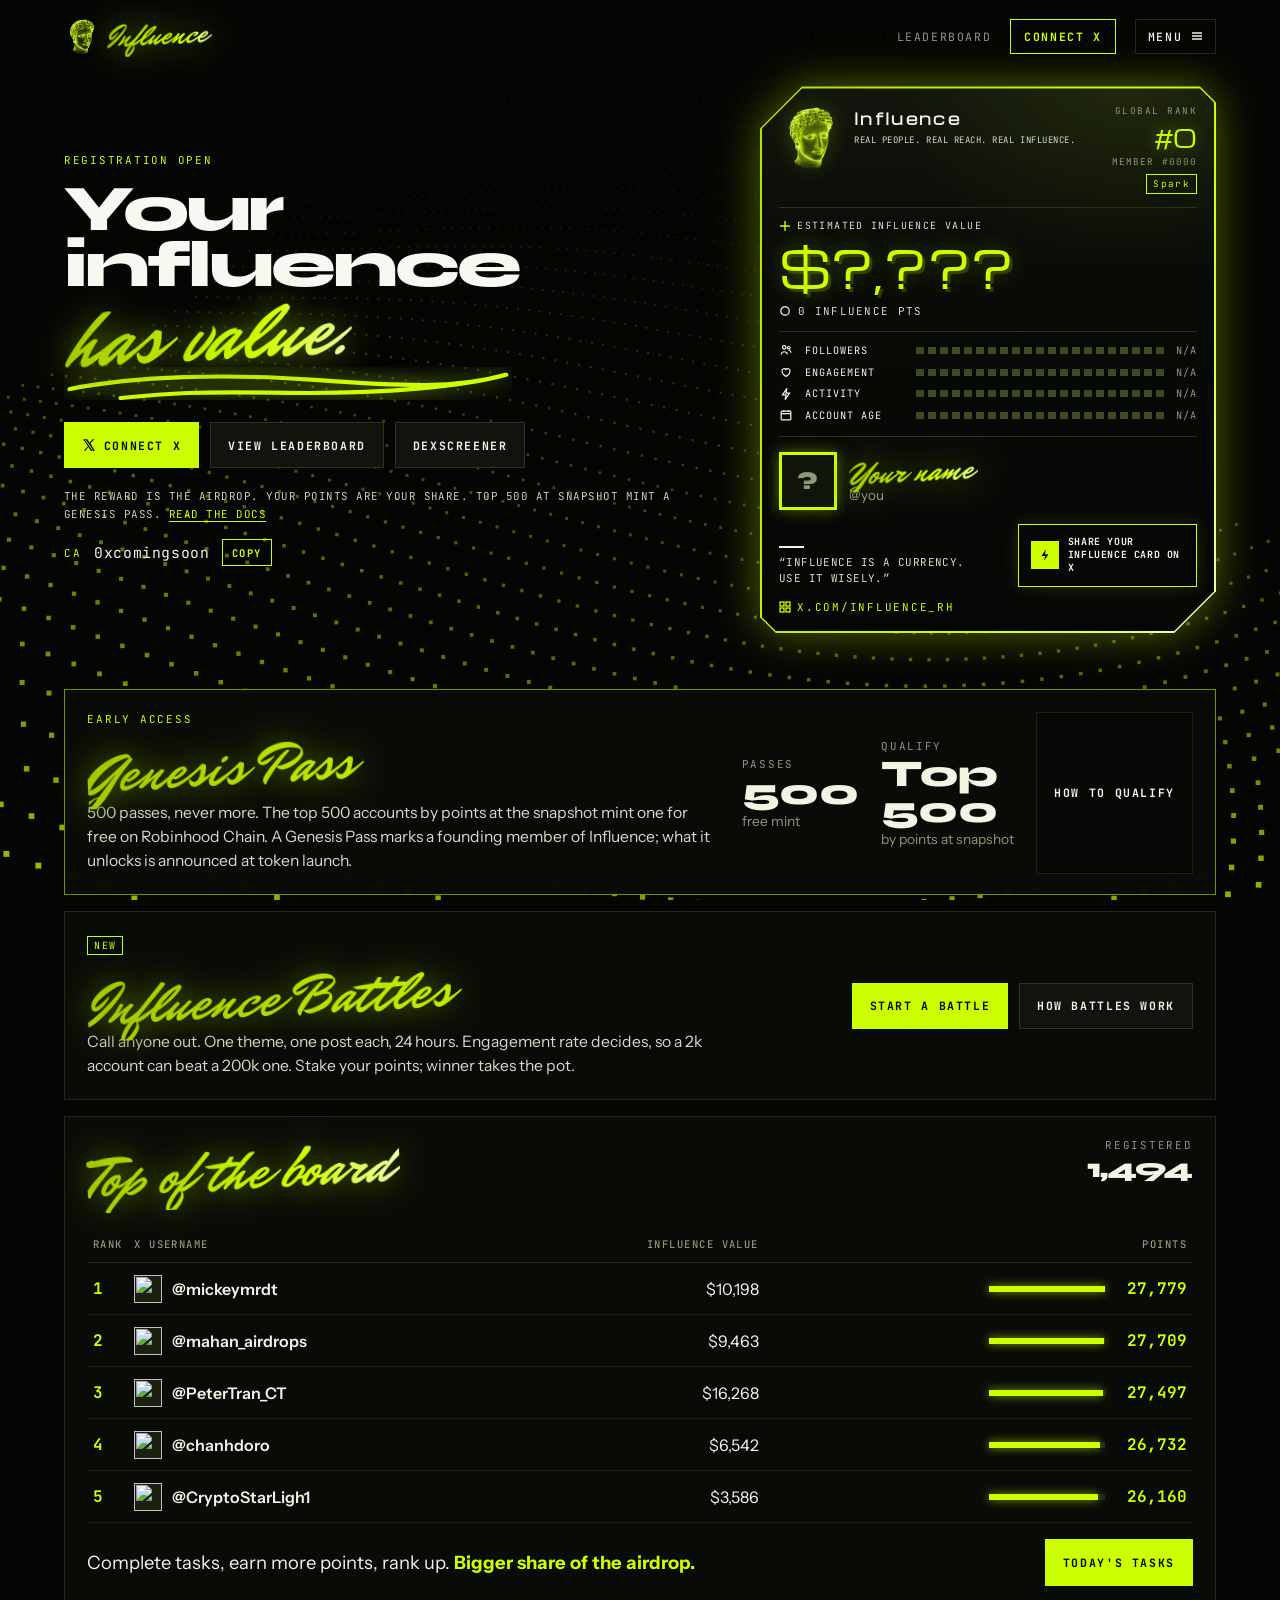
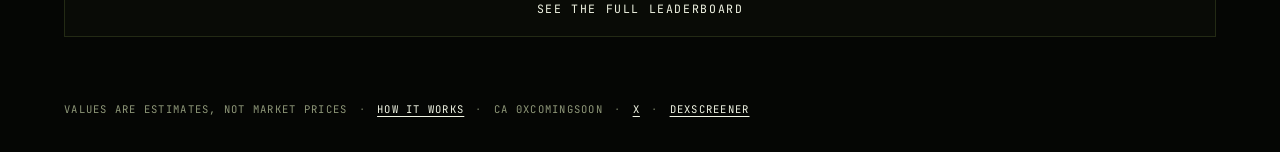
==== index.html @ ec7ae3bf "sdfsdfds" ====
<!DOCTYPE html>
<html lang="en">
<head>
  <meta charset="UTF-8">
  <meta name="viewport" content="width=device-width, initial-scale=1">
  <title>Influence: your influence has value.</title>
  <meta name="description" content="Your influence has value. Points are your share of the airdrop. Contract 0xcomingsoon on Robinhood Chain.">
  <link rel="icon" href="logo-head-128.png">
  <link rel="preconnect" href="https://fonts.googleapis.com">
  <link rel="preconnect" href="https://fonts.gstatic.com" crossorigin>
  <link href="https://fonts.googleapis.com/css2?family=Instrument+Sans:wght@400;500;600&family=JetBrains+Mono:wght@400;500;700&family=Michroma&family=Mr+Dafoe&family=Syne:wght@700;800&display=swap" rel="stylesheet">
  <link rel="stylesheet" href="styles.css">
</head>
<body>
  <canvas id="field" aria-hidden="true"></canvas>
  <div class="page">
    <header class="wrap bar">
      <a class="brand" href="index.html" aria-label="Influence - home">
        <img src="logo-head-128.png" alt="" width="36" height="36">
        <span class="script brand-script">Influence</span>
      </a>
      <nav class="nav" aria-label="Primary">
        <a class="nav-link desktop" href="leaderboard.html">Leaderboard</a>
        <a class="btn-outline desktop" href="https://x.com/Influence_rh" target="_blank" rel="noopener">Connect X</a>
        <details class="menu">
          <summary>Menu
            <svg viewBox="0 0 12 12" width="12" height="12" aria-hidden="true" fill="none" stroke="currentColor" stroke-width="1.6"><path d="M1 3h10M1 6h10M1 9h10"/></svg>
          </summary>
          <div class="menu-panel">
            <a href="index.html">Home</a>
            <a href="leaderboard.html">Leaderboard</a>
            <a href="tasks.html">Tasks</a>
            <a href="battles.html">Battles</a>
            <a href="docs.html">Docs</a>
            <a href="about.html">How it works</a>
            <a href="https://dexscreener.com/robinhood" target="_blank" rel="noopener">Dexscreener</a>
            <a href="https://x.com/Influence_rh" target="_blank" rel="noopener">Connect X</a>
          </div>
        </details>
      </nav>
    </header>

    <main class="wrap">
      <section class="hero">
        <div class="hero-copy">
          <p class="kicker">Registration open</p>
          <h1>
            <span class="display">Your</span>
            <span class="display">influence</span>
            <span class="script hero-script">has value.</span>
          </h1>
          <svg class="scribble" viewBox="0 0 300 26" preserveAspectRatio="none" aria-hidden="true">
            <path class="pen" pathLength="1" d="M4 17 C 48 7, 108 5, 168 10 S 262 17, 296 6 C 268 15, 214 21, 150 20 S 72 20, 38 24"/>
          </svg>
          <div class="actions">
            <a class="btn-lime" href="https://x.com/Influence_rh" target="_blank" rel="noopener">
              <svg viewBox="0 0 24 24" width="14" height="14" aria-hidden="true" fill="currentColor"><path d="M18.2 2H21l-6.5 7.4L22 22h-6.8l-4.3-6.6L6 22H3.2l7-8L2 2h7l3.9 6.1L18.2 2Zm-1.2 18h1.8L7.1 3.9H5.2L17 20Z"/></svg>
              Connect X
            </a>
            <a class="btn-dark" href="leaderboard.html">View leaderboard</a>
            <a class="btn-dark" href="https://dexscreener.com/robinhood" target="_blank" rel="noopener">Dexscreener</a>
          </div>
          <p class="lede">
            The reward is the airdrop. Your points are your share. Top 500 at snapshot mint a Genesis Pass.
            <a href="docs.html">Read the docs</a>
          </p>
          <div class="ca-row">
            <span class="kicker">CA</span>
            <code>0xcomingsoon</code>
            <button class="copy-btn" type="button" data-copy="0xcomingsoon">Copy</button>
          </div>
        </div>

        <article class="card" aria-label="Blank influence card">
          <div class="card-inner">
            <header class="card-top">
              <img class="bust" src="logo-head.png" alt="">
              <div>
                <h2 class="word">Influence</h2>
                <p class="tagline">Real people. Real reach. Real influence.</p>
              </div>
              <div class="rank">
                <p class="kicker">Global rank</p>
                <p class="rank-num">#0</p>
                <span class="member">Member #0000</span>
                <span class="spark">Spark</span>
              </div>
            </header>

            <div class="rule"></div>
            <p class="value-label">
              <svg viewBox="0 0 12 12" width="12" height="12" aria-hidden="true" fill="none" stroke="#ccff00" stroke-width="1.4"><path d="M6 1v10M1 6h10"/></svg>
              Estimated influence value
            </p>
            <div class="money-wrap">
              <p class="money money-ghost" aria-hidden="true">$?,???</p>
              <p class="money">$?,???</p>
            </div>
            <p class="pts-line">
              <svg viewBox="0 0 12 12" width="12" height="12" aria-hidden="true" fill="none" stroke="currentColor" stroke-width="1.4"><circle cx="6" cy="6" r="4.2"/></svg>
              0 Influence pts
            </p>

            <div class="rule"></div>
            <div class="stat">
              <svg viewBox="0 0 16 16" fill="none" stroke="currentColor" stroke-width="1.4"><circle cx="6" cy="5" r="2"/><path d="M2.5 13c.4-2 1.8-3 3.5-3s3.1 1 3.5 3"/><circle cx="11.2" cy="5.5" r="1.5"/><path d="M11 8.2c1.5.2 2.6 1.2 3 2.8"/></svg>
              <span>Followers</span><span class="ticks"></span><span class="na">n/a</span>
            </div>
            <div class="stat">
              <svg viewBox="0 0 16 16" fill="none" stroke="currentColor" stroke-width="1.4"><path d="M8 13s-4.5-2.7-4.5-6A2.5 2.5 0 0 1 8 5.2 2.5 2.5 0 0 1 12.5 7C12.5 10.3 8 13 8 13Z"/></svg>
              <span>Engagement</span><span class="ticks"></span><span class="na">n/a</span>
            </div>
            <div class="stat">
              <svg viewBox="0 0 16 16" fill="none" stroke="currentColor" stroke-width="1.4"><path d="M9 1.5 4 9h4l-1 5.5L12 7H8l1-5.5Z"/></svg>
              <span>Activity</span><span class="ticks"></span><span class="na">n/a</span>
            </div>
            <div class="stat">
              <svg viewBox="0 0 16 16" fill="none" stroke="currentColor" stroke-width="1.4"><rect x="2.5" y="3.5" width="11" height="10" rx="1"/><path d="M2.5 6.5h11M5.5 2.5v2M10.5 2.5v2"/></svg>
              <span>Account age</span><span class="ticks"></span><span class="na">n/a</span>
            </div>

            <div class="rule"></div>
            <footer class="who">
              <span class="qmark">?</span>
              <span>
                <span class="script name-script">Your name</span>
                <span class="handle">@you</span>
              </span>
            </footer>
            <div class="card-bottom">
              <p class="quote">“Influence is a currency. Use it wisely.”</p>
              <a class="share" href="https://x.com/intent/tweet?text=Your%20influence%20has%20value.%0ACA%3A%200xcomingsoon&url=https%3A%2F%2Fx.com%2FInfluence_rh" target="_blank" rel="noopener">
                <span class="share-ico" aria-hidden="true">
                  <svg viewBox="0 0 16 16" width="14" height="14" fill="currentColor"><path d="M9 1.5 4 9h4l-1 5.5L12 7H8l1-5.5Z"/></svg>
                </span>
                <span>Share your influence card on X</span>
              </a>
            </div>
            <a class="card-site" href="https://x.com/Influence_rh" target="_blank" rel="noopener">
              <svg viewBox="0 0 12 12" width="12" height="12" aria-hidden="true" fill="none" stroke="currentColor" stroke-width="1.3"><rect x="1" y="1" width="4" height="4"/><rect x="7" y="1" width="4" height="4"/><rect x="1" y="7" width="4" height="4"/><rect x="7" y="7" width="4" height="4"/></svg>
              x.com/Influence_rh
            </a>
          </div>
        </article>
      </section>

      <section class="panel accent genesis" id="genesis">
        <div>
          <p class="kicker">Early access</p>
          <h2 class="script section-script">Genesis Pass</h2>
          <p class="body">500 passes, never more. The top 500 accounts by points at the snapshot mint one for free on Robinhood Chain. A Genesis Pass marks a founding member of Influence; what it unlocks is announced at token launch.</p>
        </div>
        <div class="metric">
          <p class="kicker mute">Passes</p>
          <strong>500</strong>
          <span>free mint</span>
        </div>
        <div class="metric">
          <p class="kicker mute">Qualify</p>
          <strong>Top<br>500</strong>
          <span>by points at snapshot</span>
        </div>
        <a class="btn-dark qualify-btn" href="docs.html#genesis">How to qualify</a>
      </section>

      <section class="panel battle">
        <div>
          <span class="pill">New</span>
          <h2 class="script section-script">Influence Battles</h2>
          <p class="body">Call anyone out. One theme, one post each, 24 hours. Engagement rate decides, so a 2k account can beat a 200k one. Stake your points; winner takes the pot.</p>
        </div>
        <div class="actions" style="margin-top:0">
          <a class="btn-lime" href="battles.html">Start a battle</a>
          <a class="btn-dark" href="docs.html#battles">How battles work</a>
        </div>
      </section>

      <section class="panel" id="board">
        <div class="board-head">
          <h2 class="script section-script">Top of the board</h2>
          <div class="reg">
            <p class="kicker mute">Registered</p>
            <strong>1,494</strong>
          </div>
        </div>
        <table class="board">
          <thead>
            <tr>
              <th>Rank</th>
              <th>X username</th>
              <th class="right">Influence value</th>
              <th class="right">Points</th>
            </tr>
          </thead>
          <tbody>
            <tr>
              <td class="num">1</td>
              <td><a class="user" href="https://x.com/mickeymrdt" target="_blank" rel="noopener"><img src="https://pbs.twimg.com/profile_images/1570670557775155205/rhpM7rQW_400x400.jpg" alt=""><span>@mickeymrdt</span></a></td>
              <td class="right">$10,198</td>
              <td><div class="pts"><span class="barline"><i style="--w:100%"></i></span><b>27,779</b></div></td>
            </tr>
            <tr>
              <td class="num">2</td>
              <td><a class="user" href="https://x.com/mahan_airdrops" target="_blank" rel="noopener"><img src="https://pbs.twimg.com/profile_images/2095621481967575041/04yHVIo1_400x400.jpg" alt=""><span>@mahan_airdrops</span></a></td>
              <td class="right">$9,463</td>
              <td><div class="pts"><span class="barline"><i style="--w:99.7%"></i></span><b>27,709</b></div></td>
            </tr>
            <tr>
              <td class="num">3</td>
              <td><a class="user" href="https://x.com/PeterTran_CT" target="_blank" rel="noopener"><img src="https://pbs.twimg.com/profile_images/2045308671442472960/u0886YHx_400x400.jpg" alt=""><span>@PeterTran_CT</span></a></td>
              <td class="right">$16,268</td>
              <td><div class="pts"><span class="barline"><i style="--w:99%"></i></span><b>27,497</b></div></td>
            </tr>
            <tr>
              <td class="num">4</td>
              <td><a class="user" href="https://x.com/chanhdoro" target="_blank" rel="noopener"><img src="https://pbs.twimg.com/profile_images/2093890663096156160/WJmrbZ1P_400x400.jpg" alt=""><span>@chanhdoro</span></a></td>
              <td class="right">$6,542</td>
              <td><div class="pts"><span class="barline"><i style="--w:96.2%"></i></span><b>26,732</b></div></td>
            </tr>
            <tr>
              <td class="num">5</td>
              <td><a class="user" href="https://x.com/CryptoStarLigh1" target="_blank" rel="noopener"><img src="https://pbs.twimg.com/profile_images/2095607539010285568/rlapZFm-_400x400.jpg" alt=""><span>@CryptoStarLigh1</span></a></td>
              <td class="right">$3,586</td>
              <td><div class="pts"><span class="barline"><i style="--w:94.2%"></i></span><b>26,160</b></div></td>
            </tr>
          </tbody>
        </table>
        <div class="board-foot">
          <p>Complete tasks, earn more points, rank up. <strong>Bigger share of the airdrop.</strong></p>
          <a class="btn-lime" href="tasks.html">Today's tasks</a>
        </div>
        <a class="center-link" href="leaderboard.html">See the full leaderboard</a>
      </section>
    </main>

    <footer class="wrap foot">
      <p class="foot-row">
        <span>Values are estimates, not market prices</span>
        <span class="dot">·</span>
        <a href="about.html">How it works</a>
        <span class="dot">·</span>
        <span>CA 0xcomingsoon</span>
        <span class="dot">·</span>
        <a href="https://x.com/Influence_rh" target="_blank" rel="noopener">X</a>
        <span class="dot">·</span>
        <a href="https://dexscreener.com/robinhood" target="_blank" rel="noopener">Dexscreener</a>
      </p>
    </footer>
  </div>
  <script src="site.js"></script>
</body>
</html>
---- styles.css ----
:root {
  --lime: #ccff00;
  --lime-deep: #9fca00;
  --ink: #050604;
  --panel: rgba(10, 12, 7, 0.92);
  --line: #232a14;
  --bone: #f1f5e4;
  --mute: #8f9879;
  --sans: "Instrument Sans", ui-sans-serif, system-ui, sans-serif;
  --mono: "JetBrains Mono", ui-monospace, monospace;
  --display: "Syne", ui-sans-serif, system-ui, sans-serif;
  --script: "Mr Dafoe", "Brush Script MT", cursive;
  --tech: "Michroma", sans-serif;
  --wrap: 72rem;
}

*,
*::before,
*::after { box-sizing: border-box; }

html { background: var(--ink); color-scheme: dark; }

body {
  margin: 0;
  min-height: 100dvh;
  background: var(--ink);
  color: var(--bone);
  font-family: var(--sans);
  -webkit-font-smoothing: antialiased;
}

img { max-width: 100%; display: block; }
a { color: inherit; text-decoration: none; }
button, summary { font: inherit; color: inherit; }
button { background: none; border: 0; padding: 0; }

::selection { background: var(--lime); color: var(--ink); }

:focus-visible {
  outline: 2px solid var(--lime);
  outline-offset: 2px;
}

#field {
  position: fixed;
  inset: 0;
  z-index: 0;
  width: 100%;
  height: 100%;
  display: block;
  pointer-events: none;
}

.page {
  position: relative;
  z-index: 1;
  min-height: 100dvh;
  display: flex;
  flex-direction: column;
}

.wrap {
  width: min(var(--wrap), calc(100% - 2rem));
  margin-inline: auto;
}

main { flex: 1; }

.bar {
  position: relative;
  z-index: 40;
  display: flex;
  align-items: center;
  justify-content: space-between;
  gap: 1rem;
  padding: 1.15rem 0 0.4rem;
}

.brand {
  display: flex;
  align-items: center;
  gap: 0.45rem;
}

.brand img {
  width: 36px;
  height: 36px;
  object-fit: contain;
}

.script {
  font-family: var(--script);
  font-weight: 400;
  letter-spacing: 0;
  line-height: 0.95;
  display: inline-block;
  background-image: linear-gradient(100deg, #9fca00 0%, var(--lime) 28%, #fff 47%, #eaff8a 54%, var(--lime) 70%, #9fca00 100%);
  background-size: 250% 100%;
  -webkit-background-clip: text;
  background-clip: text;
  color: transparent;
  filter: drop-shadow(0 0 16px rgba(204, 255, 0, 0.5)) drop-shadow(0 3px 10px rgba(5, 6, 4, 0.9));
  animation: shine 7s ease-in-out infinite;
  transform: rotate(-3deg);
  padding: 0.08em 0.12em 0.12em 0.04em;
  margin: -0.08em -0.08em -0.12em 0;
}

.brand-script {
  font-size: 1.9rem;
  line-height: 1;
}

@keyframes shine {
  0% { background-position: 100% 0; }
  55%, 100% { background-position: 0 0; }
}

.nav {
  display: flex;
  align-items: center;
  gap: 1.15rem;
}

.nav-link {
  font-family: var(--mono);
  font-size: 0.72rem;
  letter-spacing: 0.14em;
  text-transform: uppercase;
  color: var(--mute);
}

.nav-link:hover,
.nav-link.active { color: var(--lime); }

.btn-outline,
.btn-lime,
.btn-dark,
.menu summary {
  font-family: var(--mono);
  font-size: 0.72rem;
  font-weight: 700;
  letter-spacing: 0.14em;
  text-transform: uppercase;
  display: inline-flex;
  align-items: center;
  justify-content: center;
  gap: 0.5rem;
  cursor: pointer;
  transition: background 0.15s ease, color 0.15s ease, border-color 0.15s ease;
}

.btn-outline {
  border: 1px solid var(--lime);
  color: var(--lime);
  padding: 0.55rem 0.85rem;
}

.btn-outline:hover { background: var(--lime); color: var(--ink); }

.btn-lime {
  background: var(--lime);
  color: var(--ink);
  padding: 0.92rem 1.05rem;
  border: 1px solid var(--lime);
}

.btn-lime:hover { background: #e8ff66; }

.btn-dark {
  background: #10140c;
  color: var(--bone);
  border: 1px solid #2c3518;
  padding: 0.92rem 1.05rem;
}

.btn-dark:hover { border-color: var(--lime); }

.menu { position: relative; }

.menu summary {
  list-style: none;
  border: 1px solid var(--line);
  background: rgba(5, 6, 4, 0.8);
  backdrop-filter: blur(8px);
  color: var(--bone);
  padding: 0.55rem 0.75rem;
  gap: 0.55rem;
  font-weight: 500;
}

.menu summary::-webkit-details-marker { display: none; }
.menu summary:hover { border-color: var(--lime); }

.menu-panel {
  position: absolute;
  right: 0;
  top: calc(100% + 0.5rem);
  width: 15.5rem;
  background: #050604;
  border: 1px solid var(--line);
  box-shadow: 0 20px 60px -10px rgba(0, 0, 0, 0.9);
  z-index: 50;
}

.menu-panel a {
  display: block;
  padding: 0.78rem 1rem;
  font-family: var(--mono);
  font-size: 0.72rem;
  letter-spacing: 0.14em;
  text-transform: uppercase;
}

.menu-panel a:hover { background: var(--lime); color: var(--ink); }
.menu-panel a.active { color: var(--lime); }
.menu-panel a.active:hover { color: var(--ink); }

.hero {
  display: grid;
  grid-template-columns: minmax(0, 1fr) minmax(20rem, 28.5rem);
  gap: 2.5rem;
  align-items: center;
  padding: 1.6rem 0 3.5rem;
}

.hero-copy { min-width: 0; }

.kicker {
  font-family: var(--mono);
  font-size: 0.68rem;
  letter-spacing: 0.16em;
  text-transform: uppercase;
  color: var(--lime);
  margin: 0;
}

.kicker.mute { color: var(--mute); }

h1 { margin: 0.85rem 0 0; }

.display {
  display: block;
  font-family: var(--display);
  font-weight: 800;
  font-size: clamp(2.8rem, 5.1vw, 4.55rem);
  letter-spacing: -0.045em;
  line-height: 0.86;
  color: #f7f8ef;
}

.hero-script {
  font-size: clamp(3.5rem, 6.6vw, 5.5rem);
  margin-top: 0.02em;
  line-height: 0.8;
}

.scribble {
  width: min(78%, 28rem);
  height: 2.1rem;
  margin-top: -0.15rem;
  display: block;
}

.pen {
  fill: none;
  stroke: var(--lime);
  stroke-width: 3.2;
  stroke-linecap: round;
  stroke-linejoin: round;
  stroke-dasharray: 1;
  stroke-dashoffset: 1;
  filter: drop-shadow(0 0 8px rgba(204, 255, 0, 0.65));
  animation: draw 1.05s cubic-bezier(0.6, 0, 0.2, 1) 0.25s forwards;
}

@keyframes draw { to { stroke-dashoffset: 0; } }

.actions {
  display: flex;
  flex-wrap: wrap;
  gap: 0.7rem;
  margin-top: 1.35rem;
}

.lede {
  margin: 1.25rem 0 0;
  max-width: 38rem;
  font-family: var(--mono);
  font-size: 0.68rem;
  letter-spacing: 0.045em;
  text-transform: uppercase;
  line-height: 1.6;
  color: #c9d0b6;
}

.lede a {
  color: var(--lime);
  text-decoration: underline;
  text-underline-offset: 3px;
}

.ca-row {
  margin-top: 1rem;
  display: flex;
  flex-wrap: wrap;
  align-items: center;
  gap: 0.65rem 0.8rem;
}

.ca-row code {
  font-family: var(--mono);
  font-size: 0.92rem;
  color: var(--bone);
  letter-spacing: 0.04em;
}

.copy-btn {
  font-family: var(--mono);
  font-size: 0.66rem;
  font-weight: 700;
  letter-spacing: 0.14em;
  text-transform: uppercase;
  border: 1px solid var(--lime);
  color: var(--lime);
  padding: 0.35rem 0.55rem;
  cursor: pointer;
}

.copy-btn:hover,
.copy-btn.copied { background: var(--lime); color: var(--ink); }

.card {
  --c1: 42px;
  --c2: 16px;
  position: relative;
  filter: drop-shadow(0 0 22px rgba(204, 255, 0, 0.38));
}

.card::before {
  content: "";
  position: absolute;
  inset: 0;
  background: linear-gradient(115deg, #b6e000, var(--lime) 30%, #f4ffcf 48%, var(--lime) 68%, #8fb800);
  background-size: 220% 220%;
  animation: edge 9s linear infinite;
  clip-path: polygon(
    var(--c1) 0,
    calc(100% - var(--c2)) 0,
    100% var(--c2),
    100% calc(100% - var(--c1)),
    calc(100% - var(--c1)) 100%,
    var(--c2) 100%,
    0 calc(100% - var(--c2)),
    0 var(--c1)
  );
}

@keyframes edge {
  to { background-position: 220% 220%; }
}

.card-inner {
  position: relative;
  margin: 2px;
  background:
    radial-gradient(120% 80% at 80% 0%, rgba(204, 255, 0, 0.08), transparent 42%),
    linear-gradient(180deg, #12160d 0%, #080a06 38%, #060705 100%);
  clip-path: polygon(
    40px 0,
    calc(100% - 14px) 0,
    100% 14px,
    100% calc(100% - 40px),
    calc(100% - 40px) 100%,
    14px 100%,
    0 calc(100% - 14px),
    0 40px
  );
  padding: 1.05rem 1.05rem 0.9rem;
}

.card-top {
  display: grid;
  grid-template-columns: auto minmax(0, 1fr) auto;
  gap: 0.7rem;
  align-items: start;
}

.bust {
  width: 64px;
  height: 64px;
  object-fit: contain;
  filter: drop-shadow(0 0 10px rgba(204, 255, 0, 0.35));
}

.word {
  font-family: var(--tech);
  font-size: 0.92rem;
  letter-spacing: 0.16em;
  margin: 0.15rem 0 0;
}

.tagline {
  margin: 0.35rem 0 0;
  font-family: var(--mono);
  font-size: 0.56rem;
  letter-spacing: 0.06em;
  line-height: 1.45;
  color: #d5dcc4;
  text-transform: uppercase;
}

.rank {
  text-align: right;
}

.rank .kicker { font-size: 0.58rem; color: var(--mute); }

.rank-num {
  font-family: var(--tech);
  color: var(--lime);
  font-size: 1.55rem;
  margin: 0.1rem 0;
  text-shadow: 0 0 16px rgba(204, 255, 0, 0.45);
}

.member {
  display: block;
  font-family: var(--mono);
  font-size: 0.58rem;
  letter-spacing: 0.12em;
  color: var(--mute);
  text-transform: uppercase;
}

.spark {
  display: inline-block;
  margin-top: 0.35rem;
  border: 1px solid var(--lime);
  color: var(--lime);
  font-family: var(--mono);
  font-size: 0.58rem;
  letter-spacing: 0.14em;
  padding: 0.18rem 0.4rem;
}

.rule {
  height: 1px;
  background: #2a3318;
  margin: 0.85rem 0 0.7rem;
}

.value-label {
  display: flex;
  align-items: center;
  gap: 0.4rem;
  font-family: var(--mono);
  font-size: 0.62rem;
  letter-spacing: 0.14em;
  text-transform: uppercase;
  color: #d7dec6;
}

.money-wrap { position: relative; margin: 0.15rem 0 0.35rem; }

.money {
  position: relative;
  margin: 0;
  font-family: var(--tech);
  font-size: clamp(2.15rem, 4.5vw, 3.15rem);
  color: var(--lime);
  letter-spacing: -0.03em;
  text-shadow: 0 0 22px rgba(204, 255, 0, 0.35);
  line-height: 1;
}

.money-ghost {
  position: absolute;
  left: 3px;
  top: 3px;
  color: rgba(204, 255, 0, 0.18);
  text-shadow: none;
}

.pts-line {
  display: flex;
  align-items: center;
  gap: 0.45rem;
  font-family: var(--mono);
  font-size: 0.68rem;
  letter-spacing: 0.12em;
  text-transform: uppercase;
  color: #d5dcc4;
}

.stat {
  display: grid;
  grid-template-columns: 1.1rem 6.4rem 1fr auto;
  gap: 0.55rem;
  align-items: center;
  margin-top: 0.48rem;
  font-family: var(--mono);
  font-size: 0.64rem;
  letter-spacing: 0.1em;
  text-transform: uppercase;
}

.stat svg { width: 14px; height: 14px; }
.stat .na { color: var(--mute); }

.ticks {
  height: 7px;
  background: repeating-linear-gradient(90deg, #3d4a22 0 8px, transparent 8px 12px);
}

.who {
  display: flex;
  align-items: center;
  gap: 0.75rem;
  margin-top: 0.95rem;
}

.qmark {
  width: 58px;
  height: 58px;
  border: 3px solid var(--lime);
  box-shadow: 0 0 14px rgba(204, 255, 0, 0.4);
  display: grid;
  place-items: center;
  font-family: var(--display);
  font-weight: 800;
  font-size: 1.5rem;
  color: var(--mute);
  background: #10140a;
}

.name-script { font-size: 2rem; line-height: 0.8; }
.handle {
  display: block;
  margin-top: 0.15rem;
  color: rgba(241, 245, 228, 0.7);
  font-size: 0.85rem;
}

.card-bottom {
  display: grid;
  grid-template-columns: 1fr auto;
  gap: 0.8rem;
  align-items: end;
  margin-top: 0.85rem;
}

.quote {
  margin: 0;
  max-width: 12rem;
  font-family: var(--mono);
  font-size: 0.68rem;
  letter-spacing: 0.04em;
  text-transform: uppercase;
  line-height: 1.45;
  color: #d7dec4;
}

.quote::before {
  content: "";
  display: block;
  width: 1.6rem;
  height: 2px;
  background: var(--bone);
  margin-bottom: 0.45rem;
}

.share {
  border: 1px solid var(--lime);
  padding: 0.7rem 0.75rem;
  display: flex;
  align-items: center;
  gap: 0.55rem;
  max-width: 11.2rem;
  box-shadow: 0 0 16px rgba(204, 255, 0, 0.15);
}

.share:hover { background: rgba(204, 255, 0, 0.08); }

.share-ico {
  width: 28px;
  height: 28px;
  background: var(--lime);
  color: var(--ink);
  display: grid;
  place-items: center;
  flex: none;
}

.share span {
  font-family: var(--mono);
  font-size: 0.62rem;
  font-weight: 700;
  letter-spacing: 0.06em;
  text-transform: uppercase;
  line-height: 1.3;
}

.card-site {
  display: flex;
  align-items: center;
  gap: 0.4rem;
  margin: 0.85rem 0 0.15rem;
  font-family: var(--mono);
  font-size: 0.68rem;
  letter-spacing: 0.16em;
  text-transform: uppercase;
  color: var(--lime);
}

.panel {
  border: 1px solid var(--line);
  background: var(--panel);
  backdrop-filter: blur(8px);
  padding: 1.35rem 1.4rem 1.25rem;
  margin-bottom: 1rem;
}

.panel.accent { border-color: rgba(204, 255, 0, 0.55); }

.genesis {
  display: grid;
  grid-template-columns: minmax(0, 1.5fr) auto auto auto;
  gap: 1.4rem;
  align-items: center;
}

.section-script {
  display: block;
  font-size: clamp(2.7rem, 5vw, 3.55rem);
  margin: 0.15rem 0 0.45rem;
}

.panel p.body,
.prose p {
  margin: 0;
  color: #d5dcc6;
  font-size: 0.98rem;
  line-height: 1.55;
  max-width: 42rem;
}

.metric { min-width: 6.5rem; }
.metric strong {
  display: block;
  font-family: var(--display);
  font-weight: 800;
  font-size: 2.35rem;
  line-height: 0.95;
  margin-top: 0.2rem;
}
.metric span {
  display: block;
  margin-top: 0.2rem;
  color: var(--mute);
  font-size: 0.86rem;
}

.qualify-btn {
  align-self: stretch;
  min-width: 8.5rem;
  background: #070806;
  border: 1px solid #1c2410;
}

.battle {
  display: grid;
  grid-template-columns: minmax(0, 1fr) auto;
  gap: 1.5rem;
  align-items: center;
}

.pill {
  display: inline-block;
  font-family: var(--mono);
  font-size: 0.62rem;
  letter-spacing: 0.16em;
  text-transform: uppercase;
  color: var(--lime);
  border: 1px solid var(--lime);
  padding: 0.12rem 0.35rem;
}

.board-head {
  display: flex;
  justify-content: space-between;
  align-items: flex-start;
  gap: 1rem;
}

.reg { text-align: right; }
.reg strong {
  display: block;
  font-family: var(--display);
  font-size: 1.7rem;
  font-weight: 800;
  letter-spacing: -0.03em;
}

.board {
  width: 100%;
  border-collapse: collapse;
  margin-top: 0.8rem;
}

.board th {
  font-family: var(--mono);
  font-weight: 500;
  font-size: 0.66rem;
  letter-spacing: 0.14em;
  text-transform: uppercase;
  color: var(--mute);
  text-align: left;
  padding: 0.7rem 0.35rem;
  border-bottom: 1px solid var(--line);
}

.board td {
  padding: 0.72rem 0.35rem;
  border-bottom: 1px solid #1a2010;
  vertical-align: middle;
}

.board .num {
  font-family: var(--mono);
  font-weight: 700;
  color: var(--lime);
  width: 2.2rem;
}

.user {
  display: flex;
  align-items: center;
  gap: 0.6rem;
  font-weight: 600;
}

.user img,
.av {
  width: 28px;
  height: 28px;
  object-fit: cover;
  background: #1a220f;
}

.right { text-align: right; }
.board th.right { text-align: right; }

.pts {
  display: flex;
  align-items: center;
  justify-content: flex-end;
  gap: 0.75rem;
}

.barline {
  width: 7.2rem;
  height: 6px;
  background: #1a220f;
  position: relative;
}

.barline i {
  position: absolute;
  inset: 0 auto 0 0;
  width: var(--w);
  background: var(--lime);
  box-shadow: 0 0 10px rgba(204, 255, 0, 0.65);
}

.pts b {
  font-family: var(--mono);
  color: var(--lime);
  font-weight: 700;
  min-width: 4.4rem;
  text-align: right;
}

.board-foot {
  display: flex;
  justify-content: space-between;
  align-items: center;
  gap: 1rem;
  margin-top: 1rem;
  flex-wrap: wrap;
}

.board-foot p { margin: 0; font-size: 1.15rem; }
.board-foot strong { color: var(--lime); }

.center-link {
  display: block;
  text-align: center;
  margin-top: 0.95rem;
  font-family: var(--mono);
  font-size: 0.72rem;
  letter-spacing: 0.14em;
  text-transform: uppercase;
  color: var(--bone);
}

.center-link:hover { color: var(--lime); }

.foot {
  padding: 2.4rem 0 1.6rem;
  font-family: var(--mono);
  font-size: 0.66rem;
  letter-spacing: 0.12em;
  text-transform: uppercase;
  color: var(--mute);
}

.foot a { color: var(--bone); text-decoration: underline; text-underline-offset: 3px; }
.foot a:hover { color: var(--lime); }
.foot-row { display: flex; flex-wrap: wrap; gap: 0.35rem 0.7rem; align-items: center; }
.dot { opacity: 0.7; }

.page-title {
  font-size: clamp(3.4rem, 7vw, 5rem);
  margin: 1.4rem 0 0.6rem;
}

.narrow { max-width: 46rem; }

.lead {
  color: #d5dcc6;
  font-size: 1.02rem;
  line-height: 1.6;
  margin: 0 0 1.4rem;
}

.doc {
  border: 1px solid var(--line);
  background: rgba(8, 10, 6, 0.88);
  padding: 1.35rem 1.3rem 1.25rem;
  margin-bottom: 0.9rem;
}

.doc h2 {
  font-family: var(--display);
  font-weight: 800;
  font-size: clamp(1.7rem, 3vw, 2.15rem);
  letter-spacing: -0.03em;
  line-height: 1.15;
  margin: 0.35rem 0 0.7rem;
}

.doc p { margin: 0 0 0.75rem; color: #d5dcc6; line-height: 1.6; }
.doc p:last-child { margin-bottom: 0; }

.weights, .tiers, .miles {
  display: grid;
  gap: 0.6rem;
  margin-top: 0.9rem;
}

.weights { grid-template-columns: repeat(3, minmax(0, 1fr)); }
.tiers { grid-template-columns: repeat(5, minmax(0, 1fr)); }
.miles { grid-template-columns: repeat(3, minmax(0, 1fr)); }

.tile {
  border: 1px solid var(--line);
  background: #080a06;
  padding: 0.8rem 0.75rem;
}

.tile b {
  display: block;
  font-family: var(--display);
  font-size: 1.45rem;
  color: var(--lime);
}

.tile span {
  display: block;
  margin-top: 0.2rem;
  color: var(--mute);
  font-size: 0.86rem;
  line-height: 1.4;
}

.steps { list-style: none; margin: 0; padding: 0; }
.steps li {
  display: grid;
  grid-template-columns: auto 1fr;
  gap: 0.8rem;
  padding: 0.85rem 0;
  border-top: 1px solid var(--line);
  color: #d5dcc6;
  line-height: 1.5;
}
.steps li strong {
  font-family: var(--mono);
  color: var(--lime);
  letter-spacing: 0.08em;
}

.lock {
  border: 1px solid var(--line);
  background: rgba(8, 10, 6, 0.9);
  padding: 1.6rem 1.2rem 1.4rem;
  text-align: center;
  max-width: 40rem;
}

.lock p { margin: 0 0 1rem; color: #d5dcc6; }

.pair {
  display: grid;
  grid-template-columns: 1fr 1fr;
  gap: 0.7rem;
  margin: 0.9rem 0;
}

@media (max-width: 980px) {
  .hero,
  .genesis,
  .battle { grid-template-columns: 1fr; }
  .qualify-btn { min-height: 3.2rem; }
  .tiers, .weights { grid-template-columns: 1fr 1fr; }
}

@media (max-width: 760px) {
  .desktop { display: none !important; }
  .brand-script { font-size: 1.6rem; }
  .card-top { grid-template-columns: auto 1fr; }
  .rank { grid-column: 1 / -1; text-align: left; display: flex; gap: 0.8rem; align-items: center; flex-wrap: wrap; }
  .stat { grid-template-columns: 1rem 5.4rem 1fr auto; }
  .card-bottom { grid-template-columns: 1fr; }
  .board-foot { align-items: flex-start; }
  .barline { width: 4.2rem; }
  .miles, .pair, .tiers, .weights { grid-template-columns: 1fr; }
  .user span { word-break: break-all; }
}

@media (prefers-reduced-motion: reduce) {
  .script, .card::before, .pen { animation: none; }
  .pen { stroke-dashoffset: 0; }
}
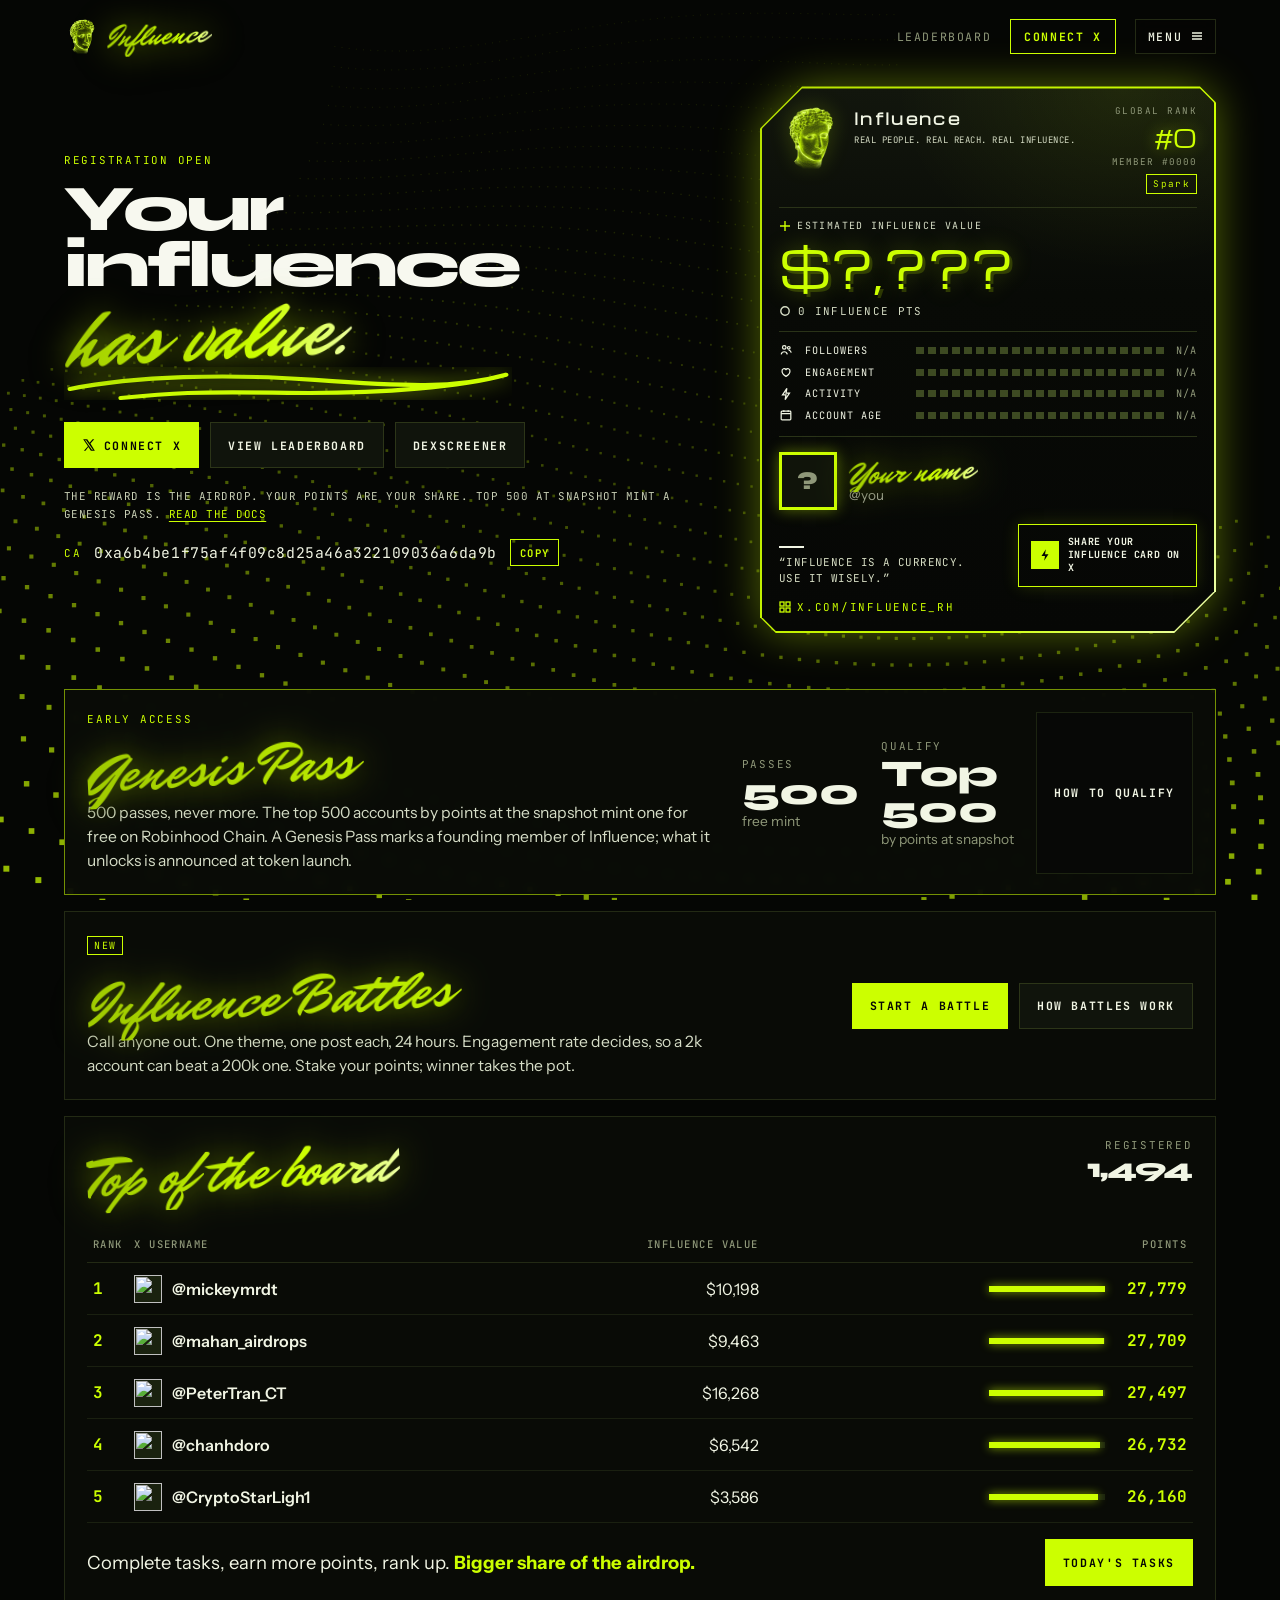
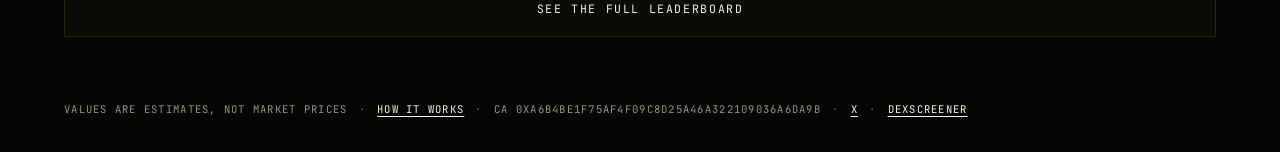
==== commit d83394bb: "sdfsdf" ====
--- a/index.html
+++ b/index.html
@@ -4,7 +4,7 @@
   <meta charset="UTF-8">
   <meta name="viewport" content="width=device-width, initial-scale=1">
   <title>Influence: your influence has value.</title>
-  <meta name="description" content="Your influence has value. Points are your share of the airdrop. Contract 0xcomingsoon on Robinhood Chain.">
+  <meta name="description" content="Your influence has value. Points are your share of the airdrop. Contract 0xa6b4be1f75af4f09c8d25a46a322109036a6da9b on Robinhood Chain.">
   <link rel="icon" href="logo-head-128.png">
   <link rel="preconnect" href="https://fonts.googleapis.com">
   <link rel="preconnect" href="https://fonts.gstatic.com" crossorigin>
@@ -66,8 +66,8 @@
           </p>
           <div class="ca-row">
             <span class="kicker">CA</span>
-            <code>0xcomingsoon</code>
-            <button class="copy-btn" type="button" data-copy="0xcomingsoon">Copy</button>
+            <code>0xa6b4be1f75af4f09c8d25a46a322109036a6da9b</code>
+            <button class="copy-btn" type="button" data-copy="0xa6b4be1f75af4f09c8d25a46a322109036a6da9b">Copy</button>
           </div>
         </div>
 
@@ -129,7 +129,7 @@
             </footer>
             <div class="card-bottom">
               <p class="quote">“Influence is a currency. Use it wisely.”</p>
-              <a class="share" href="https://x.com/intent/tweet?text=Your%20influence%20has%20value.%0ACA%3A%200xcomingsoon&url=https%3A%2F%2Fx.com%2FInfluence_rh" target="_blank" rel="noopener">
+              <a class="share" href="https://x.com/intent/tweet?text=Your%20influence%20has%20value.%0ACA%3A%200xa6b4be1f75af4f09c8d25a46a322109036a6da9b&url=https%3A%2F%2Fx.com%2FInfluence_rh" target="_blank" rel="noopener">
                 <span class="share-ico" aria-hidden="true">
                   <svg viewBox="0 0 16 16" width="14" height="14" fill="currentColor"><path d="M9 1.5 4 9h4l-1 5.5L12 7H8l1-5.5Z"/></svg>
                 </span>
@@ -239,7 +239,7 @@
         <span class="dot">·</span>
         <a href="about.html">How it works</a>
         <span class="dot">·</span>
-        <span>CA 0xcomingsoon</span>
+        <span>CA 0xa6b4be1f75af4f09c8d25a46a322109036a6da9b</span>
         <span class="dot">·</span>
         <a href="https://x.com/Influence_rh" target="_blank" rel="noopener">X</a>
         <span class="dot">·</span>
